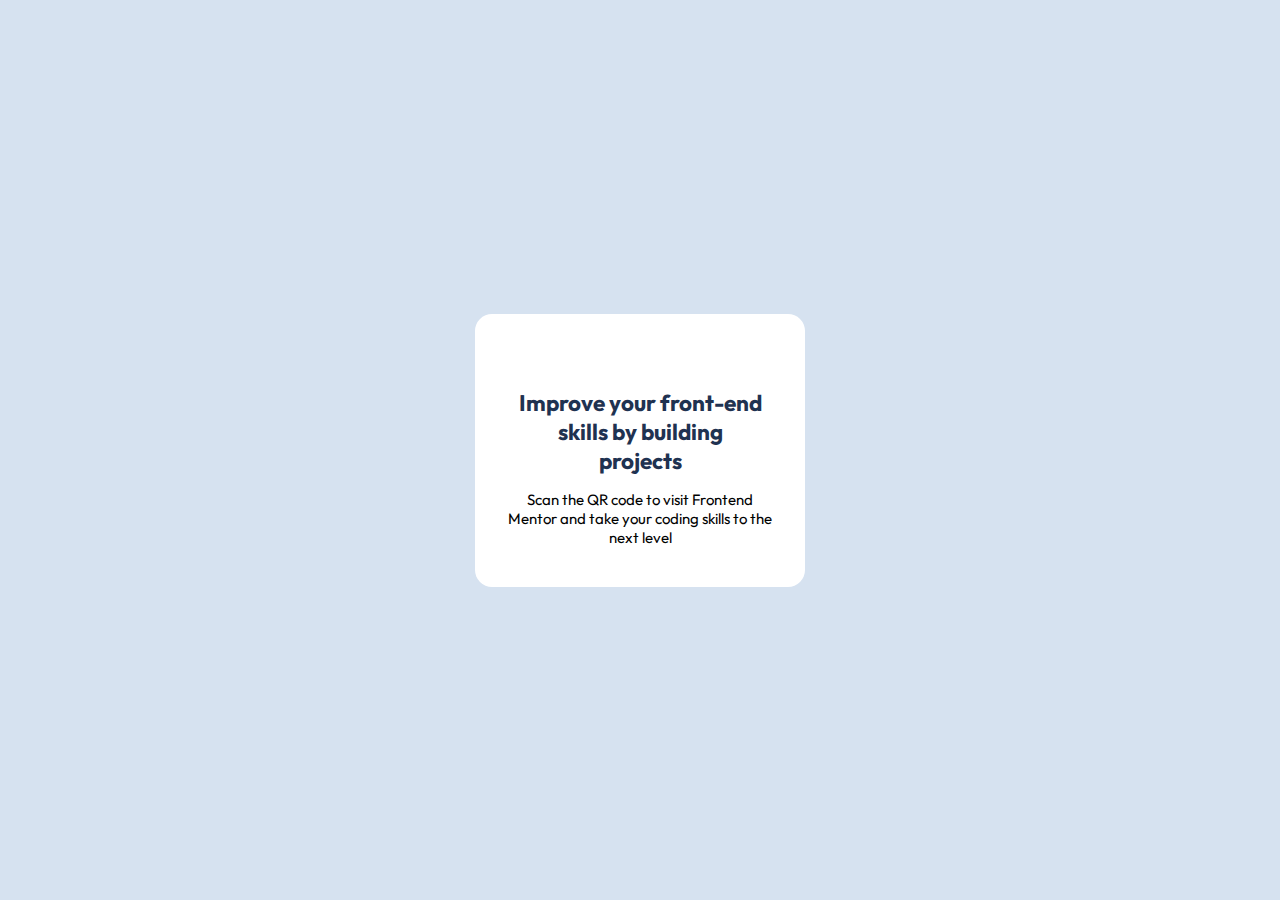
==== index.html @ f76d41c2 "Rename <!DOCTYPE html>.html to index.html" ====
<!DOCTYPE html>
<html lang="en">

<head>
    <meta charset="UTF-8">
    <meta http-equiv="X-UA-Compatible" content="IE=edge">
    <meta name="viewport" content="width=device-width, initial-scale=1.0">
    <link rel="preconnect" href="https://fonts.googleapis.com">
    <link rel="preconnect" href="https://fonts.gstatic.com" crossorigin>
    <link href="https://fonts.googleapis.com/css2?family=Outfit:wght@400;700&display=swap" rel="stylesheet">
    <link rel="stylesheet" href="app.css">
    <title>Document</title>

</head>

<body>
    <div class="container">
        <div class="card">
            <img class="image-qr-code" src="/Users/harryk/Downloads/qr-code-component-main/images/image-qr-code.png"
                alt="">
            <div class="text">
                <h2> Improve your front-end skills by building projects </h2>
                <span>Scan the QR code to visit Frontend
                    Mentor and take your coding skills to the next level</span>
            </div>
        </div>
    </div>




</html>
---- app.css ----
* {
    margin: 0;
    padding: 0;
}

body {
    font-family: 'Outfit', sans-serif;
    background-color: hsl(212, 45%, 89%);
    min-height: 100vh;
    display: flex;
    align-items: center;
    font-size: 15px;
}

.container {
    max-width: 360px;
    margin: auto;

}

.card {
    background-color: hsl(0, 0%, 100%);
    padding: 18px;
    border-radius: 17px;
    text-align: center;
    margin: 0 1em;


}

.card img {
    width: 100%;
    border-radius: 1em;
}

.text {
    padding: 22px 10px;
}

.text h2 {
    color: hsl(218, 44%, 22%);
    padding: 15px;
}

.text p {
    color: hsl(220, 15%, 55%);
}
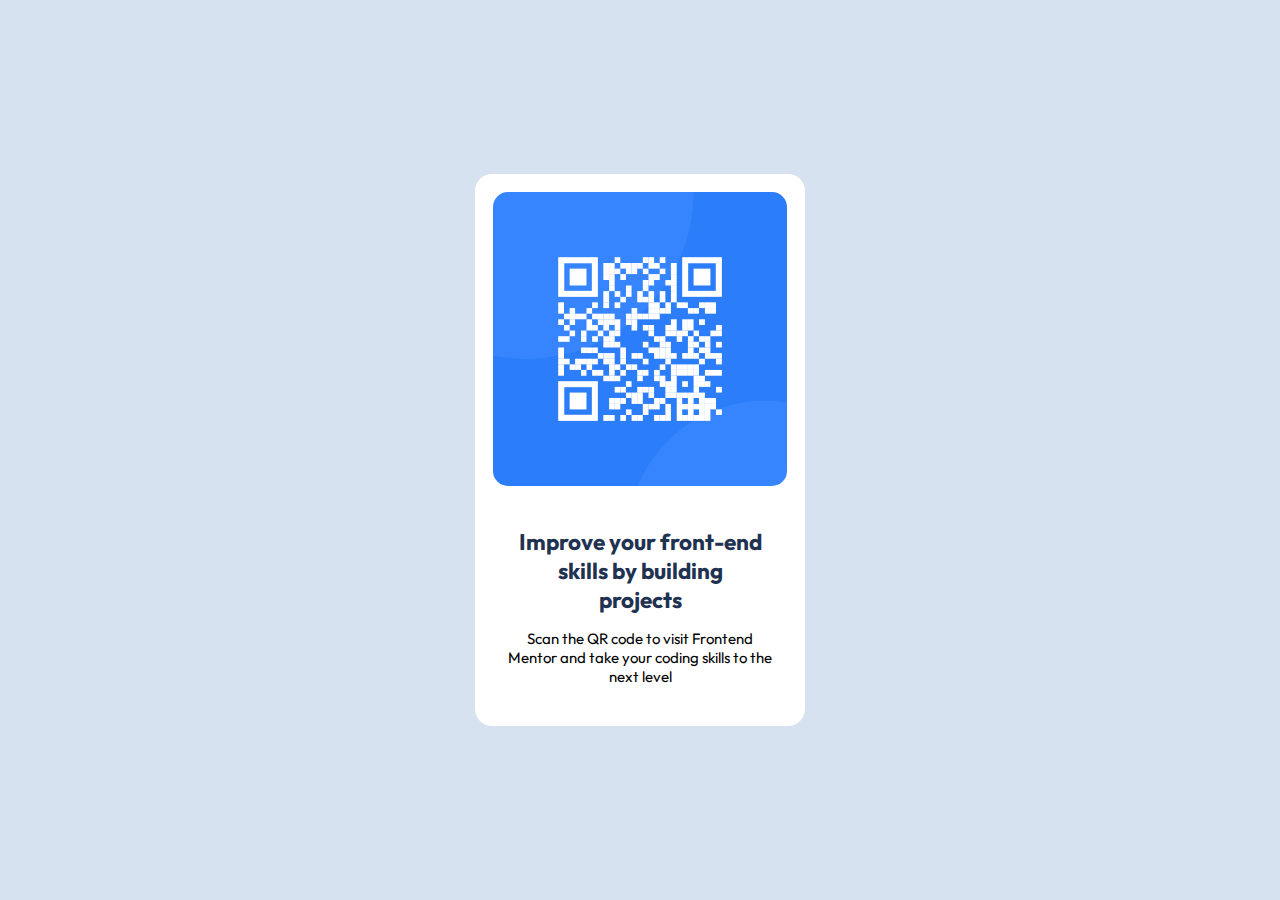
==== commit 26aa973a: "Update index.html" ====
--- a/index.html
+++ b/index.html
@@ -8,7 +8,7 @@
     <link rel="preconnect" href="https://fonts.googleapis.com">
     <link rel="preconnect" href="https://fonts.gstatic.com" crossorigin>
     <link href="https://fonts.googleapis.com/css2?family=Outfit:wght@400;700&display=swap" rel="stylesheet">
-    <link rel="stylesheet" href="app.css">
+    <link rel="stylesheet" href="style.css">
     <title>Document</title>
 
 </head>
@@ -16,8 +16,7 @@
 <body>
     <div class="container">
         <div class="card">
-            <img class="image-qr-code" src="/Users/harryk/Downloads/qr-code-component-main/images/image-qr-code.png"
-                alt="">
+            <img class="image-qr-code" src="image-qr-code.png" alt="">
             <div class="text">
                 <h2> Improve your front-end skills by building projects </h2>
                 <span>Scan the QR code to visit Frontend
--- a/style.css
+++ b/style.css
@@ -0,0 +1,47 @@
+* {
+    margin: 0;
+    padding: 0;
+}
+
+body {
+    font-family: 'Outfit', sans-serif;
+    background-color: hsl(212, 45%, 89%);
+    min-height: 100vh;
+    display: flex;
+    align-items: center;
+    font-size: 15px;
+}
+
+.container {
+    max-width: 360px;
+    margin: auto;
+
+}
+
+.card {
+    background-color: hsl(0, 0%, 100%);
+    padding: 18px;
+    border-radius: 17px;
+    text-align: center;
+    margin: 0 1em;
+
+
+}
+
+.card img {
+    width: 100%;
+    border-radius: 1em;
+}
+
+.text {
+    padding: 22px 10px;
+}
+
+.text h2 {
+    color: hsl(218, 44%, 22%);
+    padding: 15px;
+}
+
+.text p {
+    color: hsl(220, 15%, 55%);
+}
